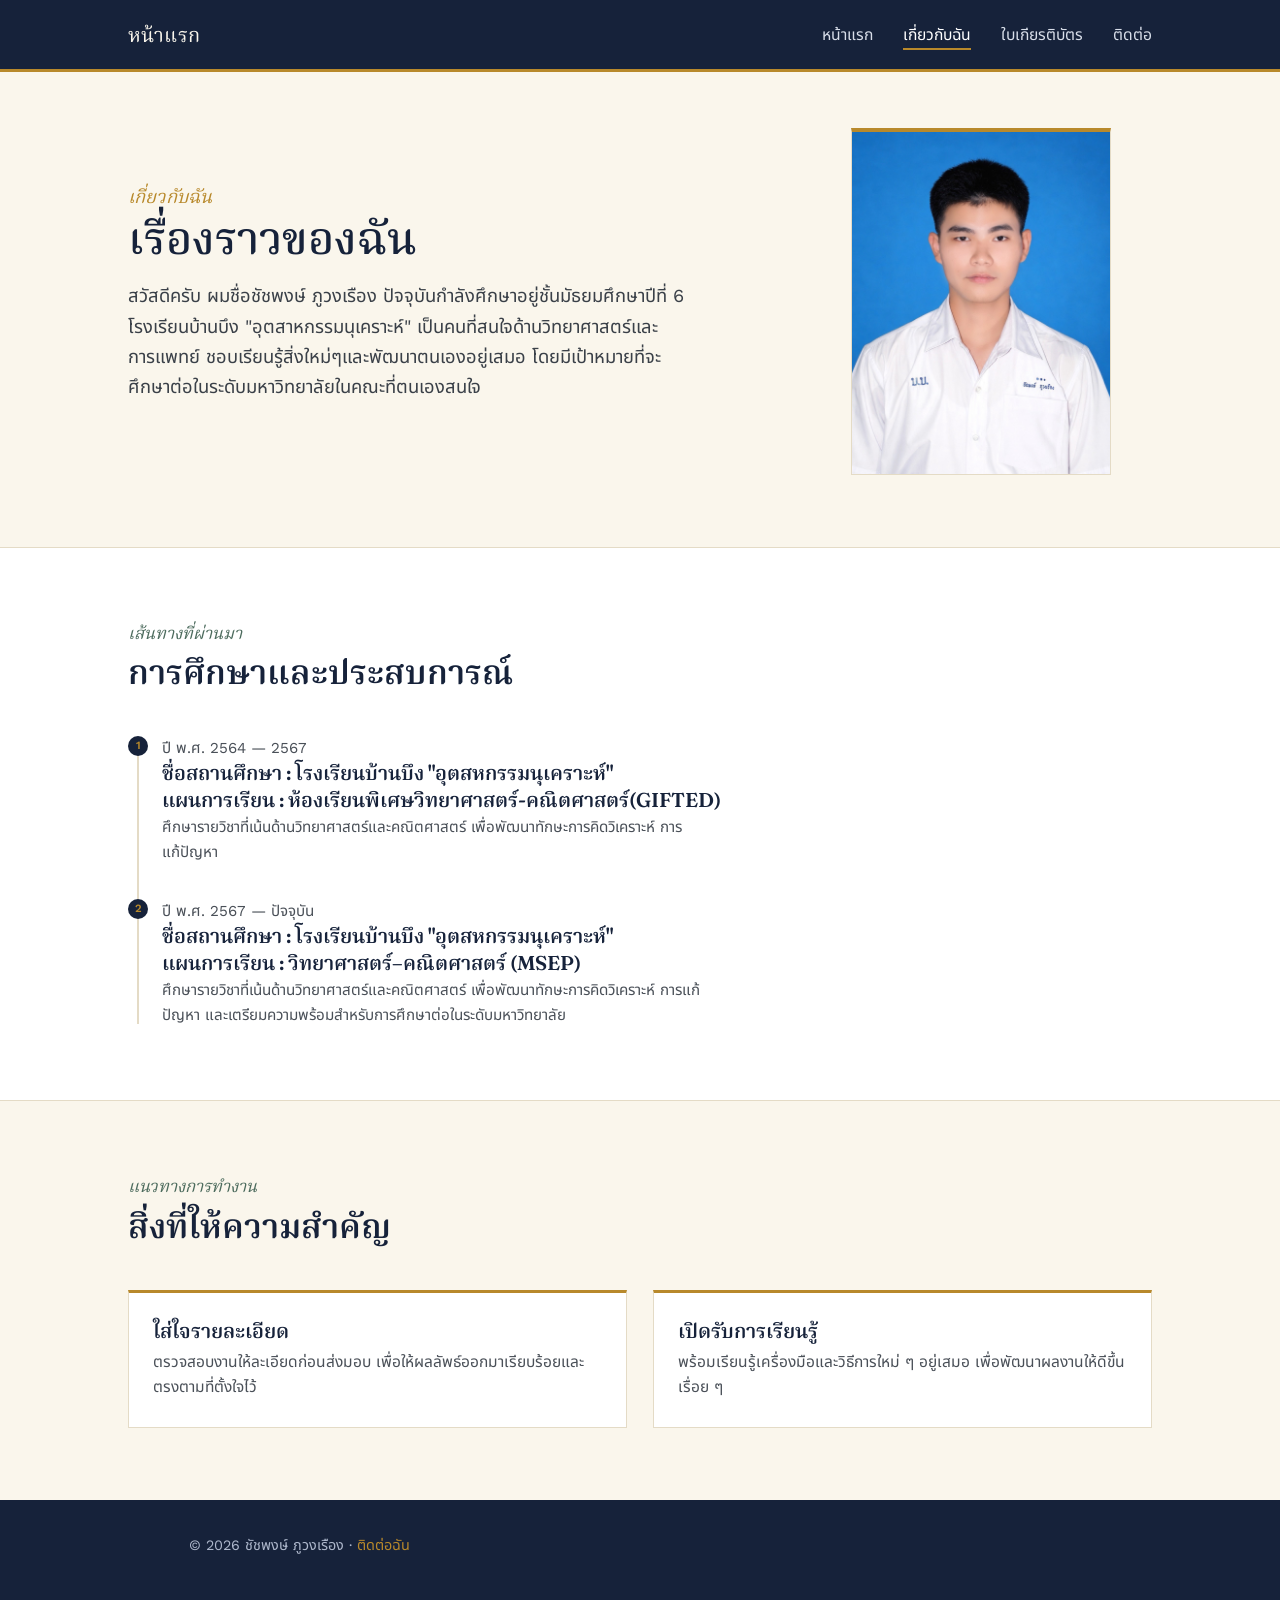
==== about.html @ 1265b53d "Add files via upload" ====
<!DOCTYPE html>
<html lang="th">
<head>
<meta charset="UTF-8">
<meta name="viewport" content="width=device-width, initial-scale=1.0">
<title>เกี่ยวกับฉัน — ชัชพงษ์ ภูวงเรือง</title>
<link rel="preconnect" href="https://fonts.googleapis.com">
<link href="https://fonts.googleapis.com/css2?family=Fraunces:ital,wght@0,500;0,600;1,500&family=Work+Sans:wght@400;500;600&family=Noto+Sans+Thai:wght@400;500;600&family=Noto+Serif+Thai:wght@500;600&display=swap" rel="stylesheet">
<link rel="stylesheet" href="style.css">
</head>
<body>
<a class="skip-link" href="#main">ข้ามไปเนื้อหาหลัก</a>

<header class="site">
  <div class="nav-inner">
    <a class="brand" href="index.html">หน้าแรก</a>
    <button class="nav-toggle" aria-expanded="false" aria-controls="primary-nav" id="navToggle">☰</button>
    <nav class="primary" id="primary-nav">
      <ul>
        <li><a href="index.html">หน้าแรก</a></li>
        <li><a href="about.html" aria-current="page">เกี่ยวกับฉัน</a></li>
        <li><a href="certificates.html">ใบเกียรติบัตร</a></li>
        <li><a href="contact.html">ติดต่อ</a></li>
      </ul>
    </nav>
  </div>
</header>

<main id="main">

  <section style="padding-top:56px;">
    <div class="wrap about-hero">
      <div class="about-hero-text">
        <span class="eyebrow-role">เกี่ยวกับฉัน</span>
        <h1 style="font-size:clamp(2rem,4vw,2.8rem);">เรื่องราวของฉัน</h1>
        <p class="lede">สวัสดีครับ ผมชื่อ​ชัชพงษ์ ภูวงเรือง ปัจจุบัน​กำลัง​ศึกษา​อยู่​ชั้น​มัธยมศึกษา​ปีที่ 6 โรงเรียน​บ้านบึง "อุตสาหกรรมนุเคราะห์" เป็น​คน​ที่​สนใจ​ด้าน​วิทยาศาสตร์​และ​<span style="white-space:nowrap">การแพทย์</span> ชอบ​เรียนรู้​สิ่งใหม่ๆ​และ​พัฒนา​ตนเอง​อยู่เสมอ โดย​มี​เป้าหมาย​ที่​จะ​ศึกษาต่อ​ใน​ระดับมหาวิทยาลัย​ใน​คณะ​ที่​ตนเอง​สนใจ</p>
      </div>
      <div class="profile-frame">
        <img src="assets/certificates/ฉัน.jpg" alt="รูปโปรไฟล์ของชัชพงษ์ ภูวงเรือง" onerror="this.closest('.profile-frame').classList.add('img-missing')">
        <div class="profile-frame-fallback">
          <span></code></span>
        </div>
      </div>
    </div>
  </section>

  <section class="alt" aria-labelledby="timeline-h">
    <div class="wrap">
      <div class="section-head">
        <span class="kicker">เส้นทางที่ผ่านมา</span>
        <h2 id="timeline-h">การศึกษาและประสบการณ์</h2>
      </div>
      <ol class="timeline" style="list-style:none; margin:0; padding-left:34px;">
         <li class="t-item" data-n="1">
          <p class="t-year">ปี พ.ศ. 2564 — 2567</p>
          <h3>ชื่อสถานศึกษา : โรงเรียนบ้านบึง "อุตสหกรรมนุเคราะห์"</h3>
          <h3>แผนการเรียน : ห้องเรียนพิเศษวิทยาศาสตร์-คณิตศาสตร์(GIFTED)</h3>
          <p>ศึกษารายวิชาที่เน้นด้านวิทยาศาสตร์และคณิตศาสตร์ เพื่อพัฒนาทักษะการคิดวิเคราะห์ การแก้ปัญหา 
        </p>
        </li>
        <li class="t-item" data-n="2">
          <p class="t-year">ปี พ.ศ. 2567 — ปัจจุบัน</p>
          <h3>ชื่อสถานศึกษา : โรงเรียนบ้านบึง "อุตสหกรรมนุเคราะห์"</h3>
          <h3>แผนการเรียน : วิทยาศาสตร์–คณิตศาสตร์ (MSEP)</h3>
          <p>ศึกษารายวิชาที่เน้นด้านวิทยาศาสตร์และคณิตศาสตร์ เพื่อพัฒนาทักษะการคิดวิเคราะห์ การแก้ปัญหา 
          และเตรียมความพร้อมสำหรับการศึกษาต่อในระดับมหาวิทยาลัย</p>
        </li>
      </ol>
    </div>
  </section>

  <section aria-labelledby="values-h">
    <div class="wrap">
      <div class="section-head">
        <span class="kicker">แนวทางการทำงาน</span>
        <h2 id="values-h">สิ่งที่ให้ความสำคัญ</h2>
      </div>
      <div class="grid-2">
        <div class="info-card">
          <h3>ใส่ใจรายละเอียด</h3>
          <p>ตรวจสอบงานให้ละเอียดก่อนส่งมอบ เพื่อให้ผลลัพธ์ออกมาเรียบร้อยและตรงตามที่ตั้งใจไว้</p>
        </div>
        <div class="info-card">
          <h3>เปิดรับการเรียนรู้</h3>
          <p>พร้อมเรียนรู้เครื่องมือและวิธีการใหม่ ๆ อยู่เสมอ เพื่อพัฒนาผลงานให้ดีขึ้นเรื่อย ๆ</p>
        </div>
      </div>
    </div>
  </section>

</main>

<footer class="site">
  <p>© 2026 ชัชพงษ์ ภูวงเรือง  · <a href="contact.html">ติดต่อฉัน</a></p>
</footer>

<script src="script.js"></script>
</body>
</html>
---- style.css ----
/* =========================================================
   Portfolio — โทนสี "ใบประกาศนียบัตร"
   navy ink / parchment paper / brass seal accent
   ========================================================= */

:root{
  --ink:        #16223A;
  --ink-2:      #1E3050;
  --parchment:  #FAF6EC;
  --paper-line: #E4DBC6;
  --charcoal:   #22262B;
  --brass:      #B8892B;
  --brass-dark: #8F6A1E;
  --sage:       #4C6B5D;
  --white:      #FFFFFF;

  --font-display: "Fraunces", "Noto Serif Thai", serif;
  --font-body:    "Work Sans", "Noto Sans Thai", sans-serif;

  --max-w: 1080px;
  --radius: 6px;
}

*{ box-sizing: border-box; }

html{ scroll-behavior: smooth; }

body{
  margin: 0;
  background: var(--parchment);
  color: var(--charcoal);
  font-family: var(--font-body);
  font-size: 17px;
  line-height: 1.65;
  -webkit-font-smoothing: antialiased;
}

img{ max-width: 100%; display: block; }

a{ color: inherit; }

.wrap{
  max-width: var(--max-w);
  margin: 0 auto;
  padding: 0 28px;
}

h1, h2, h3{
  font-family: var(--font-display);
  font-weight: 600;
  line-height: 1.15;
  margin: 0 0 0.4em;
  color: var(--ink);
}

h1{ font-size: clamp(2.4rem, 5vw, 3.6rem); font-weight: 500; text-wrap: balance; }
h2{ font-size: clamp(1.6rem, 3vw, 2.1rem); text-wrap: balance; }
h3{ font-size: 1.25rem; text-wrap: balance; overflow-wrap: break-word; }

p{ margin: 0 0 1em; max-width: 62ch; text-wrap: pretty; }

.lede{ font-size: 1.15rem; color: #3A4048; max-width: 52ch; text-wrap: pretty; }

/* ---------- Skip link (a11y) ---------- */
.skip-link{
  position:absolute; left:-999px; top:auto;
  background: var(--ink); color:#fff; padding:10px 16px; border-radius: 4px;
  z-index: 100;
}
.skip-link:focus{ left: 16px; top: 16px; }

/* ---------- Header / Nav ---------- */
header.site{
  background: var(--ink);
  color: var(--parchment);
  border-bottom: 3px solid var(--brass);
}

.nav-inner{
  max-width: var(--max-w);
  margin: 0 auto;
  padding: 18px 28px;
  display: flex;
  align-items: center;
  justify-content: space-between;
}

.brand{
  font-family: var(--font-display);
  font-size: 1.25rem;
  letter-spacing: 0.02em;
  color: var(--parchment);
  text-decoration: none;
}
.brand em{ font-style: normal; color: var(--brass); }

nav.primary ul{
  list-style: none;
  display: flex;
  gap: 30px;
  margin: 0;
  padding: 0;
}

nav.primary a{
  text-decoration: none;
  color: #D8DEE9;
  position: relative;
  padding-bottom: 4px;
  font-size: 0.98rem;
}

nav.primary a::after{
  content: "";
  position: absolute;
  left: 0; right: 100%;
  bottom: -2px;
  height: 2px;
  background: var(--brass);
  transition: right 0.25s ease;
}
nav.primary a:hover::after,
nav.primary a[aria-current="page"]::after{ right: 0; }

nav.primary a[aria-current="page"]{ color: var(--white); }

.nav-toggle{
  display:none;
  background: none;
  border: 1px solid #445;
  color: var(--parchment);
  border-radius: 4px;
  padding: 6px 10px;
  font-size: 1.2rem;
}

@media (max-width: 720px){
  .nav-toggle{ display:block; }
  nav.primary{
    display: none;
    width: 100%;
  }
  nav.primary.open{ display:block; }
  .nav-inner{ flex-wrap: wrap; }
  nav.primary ul{
    flex-direction: column;
    gap: 4px;
    padding: 16px 0 6px;
    border-top: 1px solid #2A3B5C;
    margin-top: 12px;
  }
}

/* ---------- Hero ---------- */
.hero{
  background: var(--ink);
  color: var(--parchment);
  position: relative;
  overflow: hidden;
}

.hero-inner{
  max-width: var(--max-w);
  margin: 0 auto;
  padding: 84px 28px 96px;
  display: grid;
  grid-template-columns: 1.15fr 0.85fr;
  gap: 40px;
  align-items: center;
}

@media (max-width: 860px){
  .hero-inner{ grid-template-columns: 1fr; padding: 56px 24px 64px; }
}

.eyebrow-role{
  color: var(--brass);
  font-family: var(--font-display);
  font-style: italic;
  font-size: 1.15rem;
  margin-bottom: 10px;
}

.hero p.lede{ color: #C9D1E0; }

.cta-row{ display:flex; gap: 14px; margin-top: 28px; flex-wrap: wrap; }

.btn{
  display: inline-block;
  padding: 12px 22px;
  border-radius: var(--radius);
  text-decoration: none;
  font-size: 0.98rem;
  border: 1px solid transparent;
}
.btn-primary{ background: var(--brass); color: var(--ink); font-weight: 600; }
.btn-primary:hover{ background: #C99A3E; }
.btn-ghost{ border-color: #4B5C7C; color: var(--parchment); }
.btn-ghost:hover{ border-color: var(--brass); color: var(--brass); }

/* seal / certificate stack illustration */
.seal-art{ position: relative; width: 100%; max-width: 320px; margin: 0 auto; }

/* ---------- Sections ---------- */
section{ padding: 72px 0; }
section.alt{ background: var(--white); border-top: 1px solid var(--paper-line); border-bottom: 1px solid var(--paper-line); }

.section-head{ max-width: 620px; margin-bottom: 44px; }
.section-head .kicker{
  color: var(--sage);
  font-family: var(--font-display);
  font-style: italic;
  font-size: 1.05rem;
  margin-bottom: 6px;
  display:block;
}

/* ---------- Grid helpers ---------- */
.grid-3{ display: grid; grid-template-columns: repeat(3, 1fr); gap: 26px; }
.grid-2{ display: grid; grid-template-columns: repeat(2, 1fr); gap: 26px; }
@media (max-width: 780px){
  .grid-3, .grid-2{ grid-template-columns: 1fr; }
}

/* ---------- Skill / info cards (quiet, bordered — not soft-shadow SaaS cards) ---------- */
.info-card{
  border: 1px solid var(--paper-line);
  border-top: 3px solid var(--brass);
  padding: 26px 24px;
  background: var(--white);
}
.info-card h3{ margin-bottom: 8px; }
.info-card p{ margin: 0; color: #4A5058; font-size: 0.97rem; }

/* ---------- Certificate cards ---------- */
.cert-card{
  background: var(--white);
  border: 1px solid var(--paper-line);
  padding: 0;
  position: relative;
  display: flex;
  flex-direction: column;
}
.cert-ribbon{
  height: 8px;
  background: linear-gradient(90deg, var(--brass), var(--sage));
}
.cert-body{ padding: 22px 24px 24px; flex: 1; display:flex; flex-direction:column; }
.cert-issuer{
  font-size: 0.85rem;
  text-transform: none;
  color: var(--sage);
  margin-bottom: 6px;
}
.cert-card h3{ margin-bottom: 6px; }
.cert-date{ color: #6B7280; font-size: 0.88rem; margin-bottom: 14px; }
.cert-card p{ font-size: 0.95rem; color: #4A5058; }
.cert-link{
  margin-top: auto;
  padding-top: 14px;
  font-size: 0.92rem;
  text-decoration: none;
  color: var(--brass-dark);
  border-top: 1px dashed var(--paper-line);
  display: inline-block;
}
.cert-link:hover{ color: var(--ink); }

.cert-filters{
  display:flex; gap: 10px; flex-wrap: wrap; margin-bottom: 32px;
}
.cert-filters button{
  font-family: var(--font-body);
  background: transparent;
  border: 1px solid var(--paper-line);
  padding: 8px 16px;
  border-radius: 999px;
  cursor: pointer;
  font-size: 0.9rem;
  color: var(--charcoal);
}
.cert-filters button.active,
.cert-filters button:hover{
  border-color: var(--brass);
  color: var(--brass-dark);
}

/* ---------- About page hero (intro text + profile photo) ---------- */
.about-hero{
  display: grid;
  grid-template-columns: 1.3fr 0.7fr;
  gap: 44px;
  align-items: center;
}
@media (max-width: 780px){
  .about-hero{ grid-template-columns: 1fr; }
}

.profile-frame{
  width: 100%;
  max-width: 260px;
  aspect-ratio: 3 / 4;
  margin: 0 auto;
  overflow: hidden;
  border: 1px solid var(--paper-line);
  border-top: 4px solid var(--brass);
  background: var(--white);
}
.profile-frame img{
  width: 100%;
  height: 100%;
  object-fit: cover;
  object-position: top center;
}
.profile-frame.img-missing img{ display:none; }
.profile-frame-fallback{
  display: none;
  align-items: center;
  justify-content: center;
  text-align: center;
  height: 100%;
  padding: 20px;
  font-size: 0.85rem;
  color: #6B7280;
}
.profile-frame.img-missing .profile-frame-fallback{ display:flex; }

/* ---------- Timeline (About page — real sequence, numbering justified) ---------- */
.timeline{ position: relative; padding-left: 34px; max-width: 720px; }
.timeline::before{
  content:""; position:absolute; left: 9px; top: 4px; bottom: 4px; width: 2px; background: var(--paper-line);
}
.t-item{ position: relative; padding-bottom: 34px; }
.t-item:last-child{ padding-bottom: 0; }
.t-item::before{
  content: attr(data-n);
  position: absolute; left: -34px; top: 0;
  width: 20px; height: 20px;
  background: var(--ink);
  color: var(--brass);
  border-radius: 50%;
  font-size: 0.7rem;
  display:flex; align-items:center; justify-content:center;
  font-family: var(--font-body); font-weight: 600;
}
.t-year{ color: var(--sage); font-size: 0.88rem; margin-bottom: 4px; }
.t-item h3{ margin-bottom: 4px; }
.t-item p{ margin: 0; color: #4A5058; font-size: 0.95rem; }

/* ---------- Contact ---------- */
.contact-grid{ display:grid; grid-template-columns: 1fr 1fr; gap: 48px; }
@media (max-width: 780px){ .contact-grid{ grid-template-columns: 1fr; } }

form.contact-form{ display:flex; flex-direction: column; gap: 16px; max-width: 480px; }
.field label{ display:block; margin-bottom: 6px; font-size: 0.92rem; color: var(--ink); }
.field input, .field textarea{
  width: 100%;
  padding: 12px 14px;
  border: 1px solid var(--paper-line);
  background: var(--white);
  font-family: var(--font-body);
  font-size: 0.98rem;
  border-radius: 4px;
}
.field input:focus, .field textarea:focus, a:focus-visible, button:focus-visible{
  outline: 2px solid var(--brass);
  outline-offset: 2px;
}
textarea{ min-height: 130px; resize: vertical; }

.social-list{ list-style: none; padding:0; margin: 0; display:flex; flex-direction: column; gap: 14px; }
.social-list a{ text-decoration:none; display:flex; gap:10px; align-items:center; }
.social-list a:hover{ color: var(--brass-dark); }

.form-note{ font-size: 0.85rem; color: #6B7280; margin-top: -6px; }

/* ---------- Footer ---------- */
footer.site{
  background: var(--ink);
  color: #AEB8CC;
  text-align: center;
  padding: 34px 20px;
  font-size: 0.9rem;
}
footer.site a{ color: var(--brass); text-decoration: none; }

/* ---------- Reduced motion ---------- */
@media (prefers-reduced-motion: reduce){
  html{ scroll-behavior: auto; }
  *{ transition: none !important; }
}
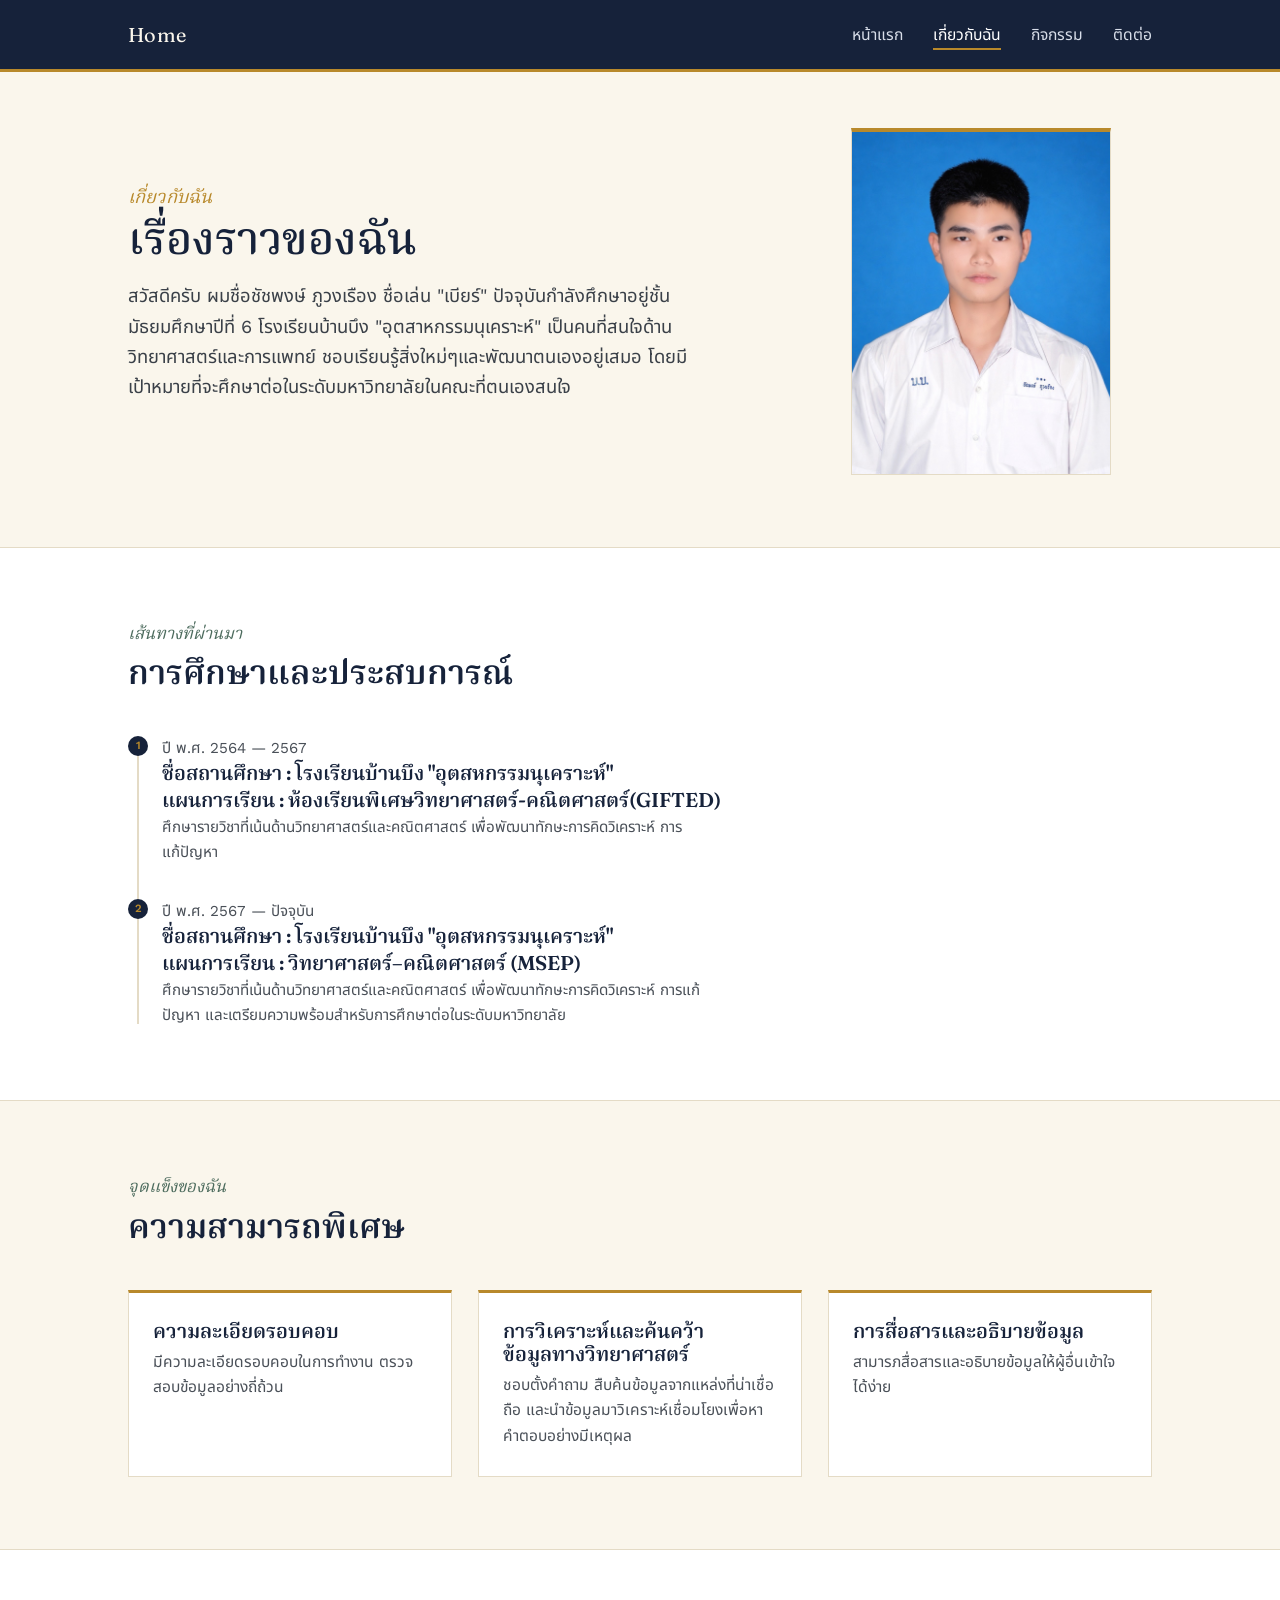
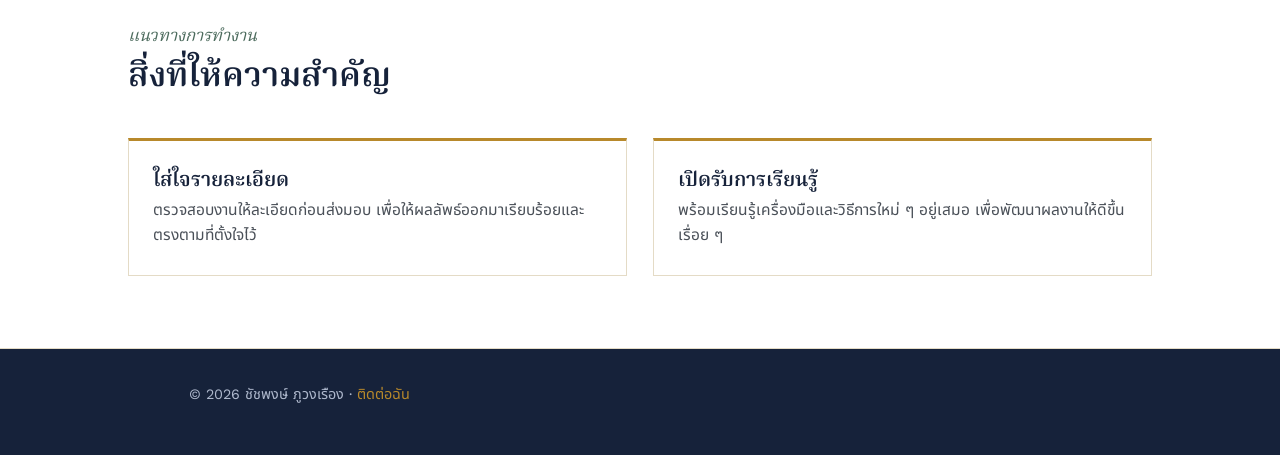
==== commit 9d50f680: "Add files via upload" ====
--- a/about.html
+++ b/about.html
@@ -13,13 +13,13 @@
 
 <header class="site">
   <div class="nav-inner">
-    <a class="brand" href="index.html">หน้าแรก</a>
+    <a class="brand" href="index.html">Home</a>
     <button class="nav-toggle" aria-expanded="false" aria-controls="primary-nav" id="navToggle">☰</button>
     <nav class="primary" id="primary-nav">
       <ul>
         <li><a href="index.html">หน้าแรก</a></li>
         <li><a href="about.html" aria-current="page">เกี่ยวกับฉัน</a></li>
-        <li><a href="certificates.html">ใบเกียรติบัตร</a></li>
+        <li><a href="certificates.html">กิจกรรม</a></li>
         <li><a href="contact.html">ติดต่อ</a></li>
       </ul>
     </nav>
@@ -33,7 +33,7 @@
       <div class="about-hero-text">
         <span class="eyebrow-role">เกี่ยวกับฉัน</span>
         <h1 style="font-size:clamp(2rem,4vw,2.8rem);">เรื่องราวของฉัน</h1>
-        <p class="lede">สวัสดีครับ ผมชื่อ​ชัชพงษ์ ภูวงเรือง ปัจจุบัน​กำลัง​ศึกษา​อยู่​ชั้น​มัธยมศึกษา​ปีที่ 6 โรงเรียน​บ้านบึง "อุตสาหกรรมนุเคราะห์" เป็น​คน​ที่​สนใจ​ด้าน​วิทยาศาสตร์​และ​<span style="white-space:nowrap">การแพทย์</span> ชอบ​เรียนรู้​สิ่งใหม่ๆ​และ​พัฒนา​ตนเอง​อยู่เสมอ โดย​มี​เป้าหมาย​ที่​จะ​ศึกษาต่อ​ใน​ระดับมหาวิทยาลัย​ใน​คณะ​ที่​ตนเอง​สนใจ</p>
+        <p class="lede">สวัสดีครับ ผมชื่อ​ชัชพงษ์ ภูวงเรือง ชื่อเล่น "เบียร์" ปัจจุบัน​กำลัง​ศึกษา​อยู่​ชั้น​มัธยมศึกษา​ปีที่ 6 โรงเรียน​บ้านบึง "อุตสาหกรรมนุเคราะห์" เป็น​คน​ที่​สนใจ​ด้าน​วิทยาศาสตร์​และ​<span style="white-space:nowrap">การแพทย์</span> ชอบ​เรียนรู้​สิ่งใหม่ๆ​และ​พัฒนา​ตนเอง​อยู่เสมอ โดย​มี​<span style="white-space:nowrap">เป้าหมาย</span>​ที่​จะ​ศึกษาต่อ​ใน​ระดับมหาวิทยาลัย​ใน​คณะ​ที่​ตนเอง​สนใจ</p>
       </div>
       <div class="profile-frame">
         <img src="assets/certificates/ฉัน.jpg" alt="รูปโปรไฟล์ของชัชพงษ์ ภูวงเรือง" onerror="this.closest('.profile-frame').classList.add('img-missing')">
@@ -69,7 +69,30 @@
     </div>
   </section>
 
-  <section aria-labelledby="values-h">
+  <section aria-labelledby="skills-h">
+    <div class="wrap">
+      <div class="section-head">
+        <span class="kicker">จุดแข็งของฉัน</span>
+        <h2 id="skills-h">ความสามารถพิเศษ</h2>
+      </div>
+      <div class="grid-3">
+        <div class="info-card">
+          <h3>ความละเอียดรอบคอบ</h3>
+          <p>มีความละเอียดรอบคอบในการทำงาน ตรวจสอบข้อมูลอย่างถี่ถ้วน</p>
+        </div>
+        <div class="info-card">
+          <h3>การวิเคราะห์และค้นคว้าข้อมูลทางวิทยาศาสตร์</h3>
+          <p>ชอบตั้งคำถาม สืบค้นข้อมูลจากแหล่งที่น่าเชื่อถือ และนำข้อมูลมาวิเคราะห์เชื่อมโยงเพื่อหาคำตอบอย่างมีเหตุผล</p>
+        </div>
+        <div class="info-card">
+          <h3>การสื่อสารและอธิบายข้อมูล</h3>
+          <p>สามารภสื่อสารและอธิบายข้อมูลให้ผู้อื่นเข้าใจได้ง่าย</p>
+        </div>
+      </div>
+    </div>
+  </section>
+
+  <section class="alt" aria-labelledby="values-h">
     <div class="wrap">
       <div class="section-head">
         <span class="kicker">แนวทางการทำงาน</span>
--- a/style.css
+++ b/style.css
@@ -241,6 +241,41 @@
   display: flex;
   flex-direction: column;
 }
+.cert-thumb{
+  width: 100%;
+  aspect-ratio: 4 / 3;
+  overflow: hidden;
+  background: var(--paper-line);
+  position: relative;
+}
+.cert-thumb img{
+  width: 100%;
+  height: 100%;
+  object-fit: cover;
+}
+.cert-thumb-fallback{
+  display: none;
+  align-items: center;
+  justify-content: center;
+  text-align: center;
+  height: 100%;
+  padding: 16px;
+  font-size: 0.85rem;
+  color: #6B7280;
+}
+.cert-thumb.img-missing img{ display:none; }
+.cert-thumb.img-missing .cert-thumb-fallback{ display:flex; }
+
+/* Two photos sharing one thumbnail (e.g. a single event, two shots) */
+.cert-thumb-dual{
+  display: flex;
+  gap: 2px;
+}
+.cert-thumb-dual img{
+  width: 50%;
+  flex: 1;
+}
+
 .cert-ribbon{
   height: 8px;
   background: linear-gradient(90deg, var(--brass), var(--sage));
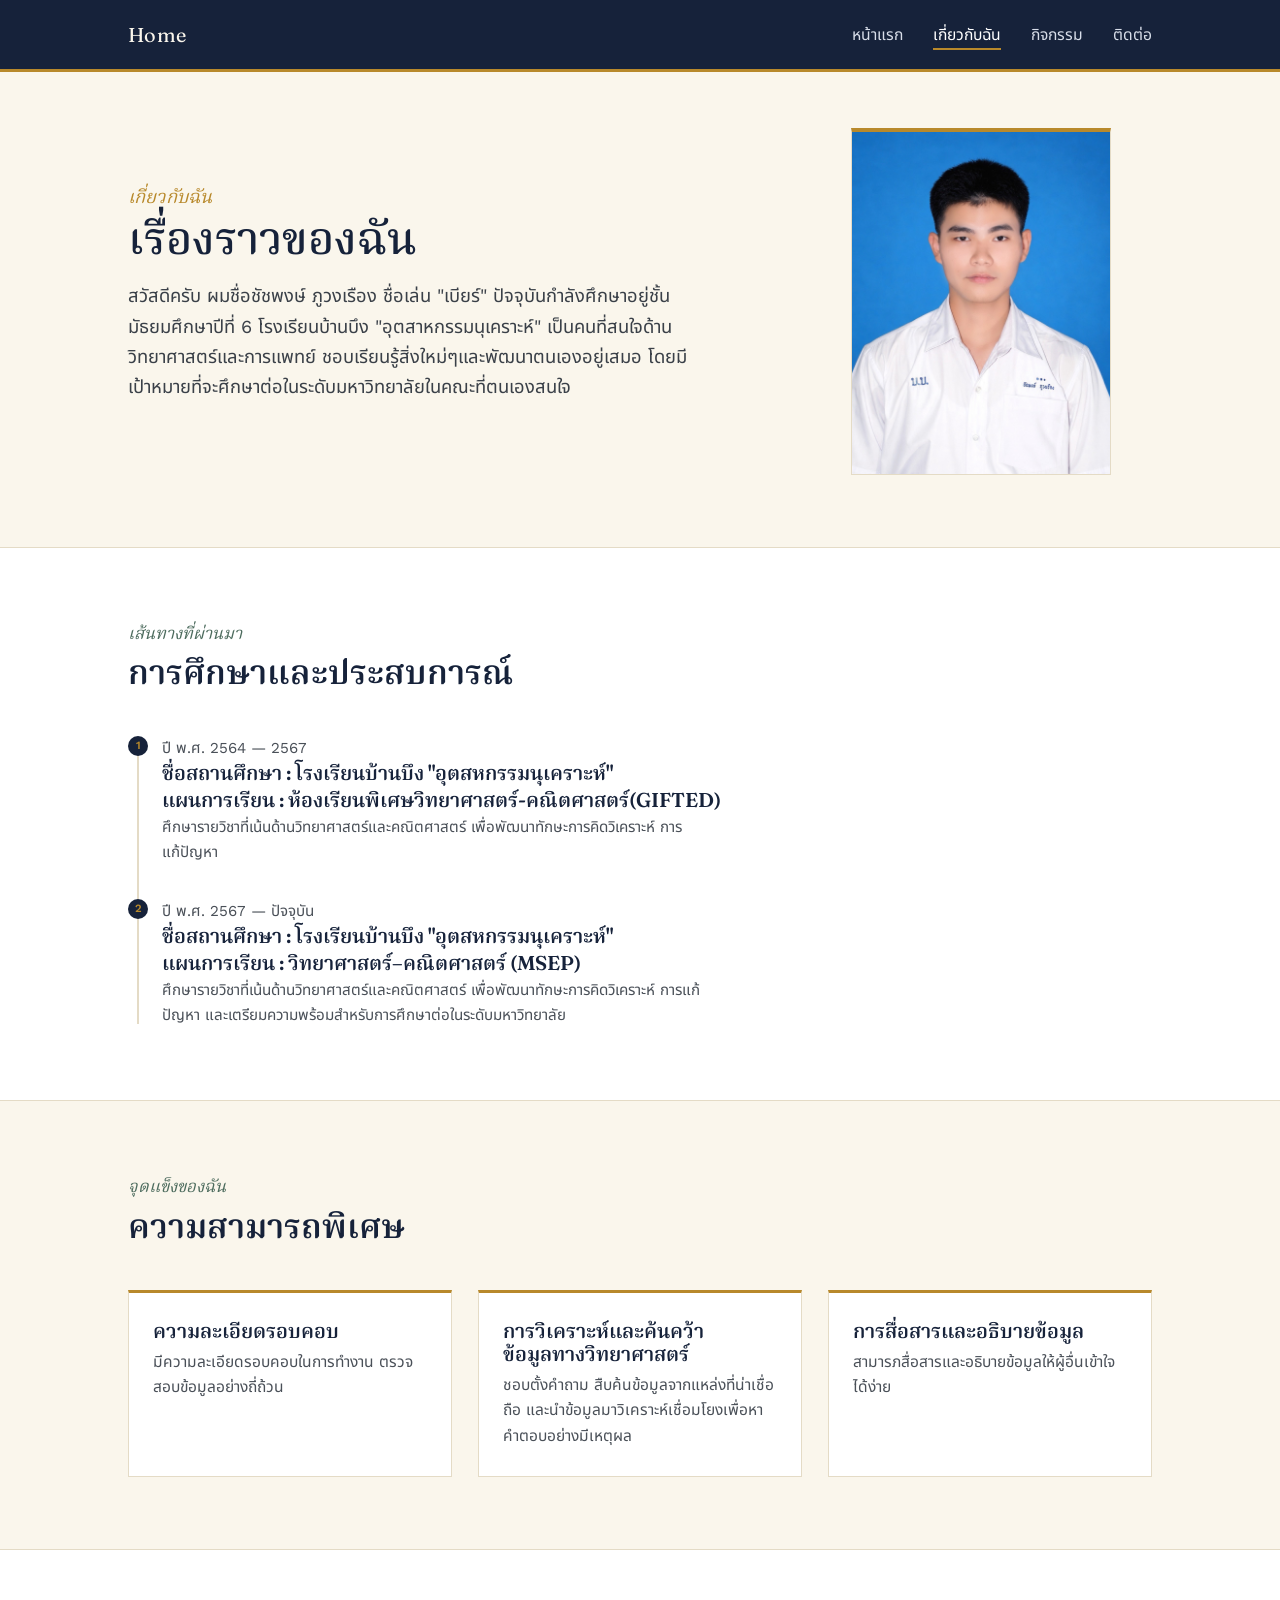
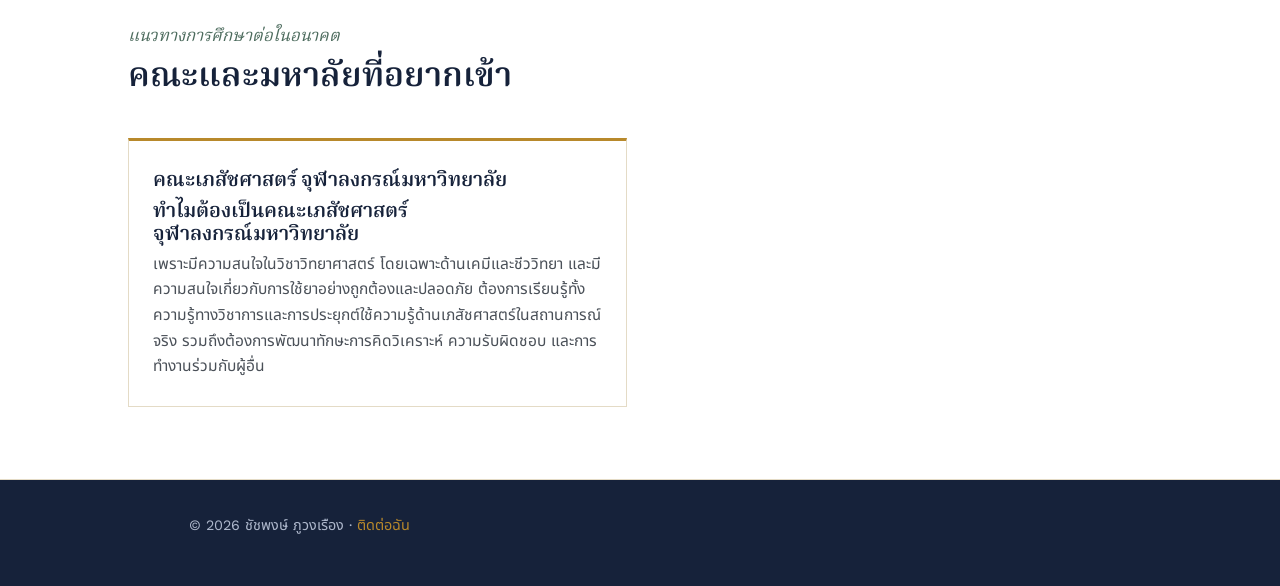
==== commit 86caf407: "Update about.html" ====
--- a/about.html
+++ b/about.html
@@ -95,17 +95,14 @@
   <section class="alt" aria-labelledby="values-h">
     <div class="wrap">
       <div class="section-head">
-        <span class="kicker">แนวทางการทำงาน</span>
-        <h2 id="values-h">สิ่งที่ให้ความสำคัญ</h2>
+        <span class="kicker">แนวทางการศึกษาต่อในอนาคต</span>
+        <h2 id="values-h">คณะและมหาลัยที่อยากเข้า</h2>
       </div>
       <div class="grid-2">
         <div class="info-card">
-          <h3>ใส่ใจรายละเอียด</h3>
-          <p>ตรวจสอบงานให้ละเอียดก่อนส่งมอบ เพื่อให้ผลลัพธ์ออกมาเรียบร้อยและตรงตามที่ตั้งใจไว้</p>
-        </div>
-        <div class="info-card">
-          <h3>เปิดรับการเรียนรู้</h3>
-          <p>พร้อมเรียนรู้เครื่องมือและวิธีการใหม่ ๆ อยู่เสมอ เพื่อพัฒนาผลงานให้ดีขึ้นเรื่อย ๆ</p>
+          <h3>คณะเภสัชศาสตร์ จุฬาลงกรณ์มหาวิทยาลัย</h3>
+          <h3>ทำไมต้องเป็นคณะเภสัชศาสตร์ จุฬาลงกรณ์มหาวิทยาลัย </h3>
+          <p>เพราะมีความสนใจในวิชาวิทยาศาสตร์ โดยเฉพาะด้านเคมีและชีววิทยา และมีความสนใจเกี่ยวกับการใช้ยาอย่างถูกต้องและปลอดภัย ต้องการเรียนรู้ทั้งความรู้ทางวิชาการและการประยุกต์ใช้ความรู้ด้านเภสัชศาสตร์ในสถานการณ์จริง รวมถึงต้องการพัฒนาทักษะการคิดวิเคราะห์ ความรับผิดชอบ และการทำงานร่วมกับผู้อื่น</p>
         </div>
       </div>
     </div>
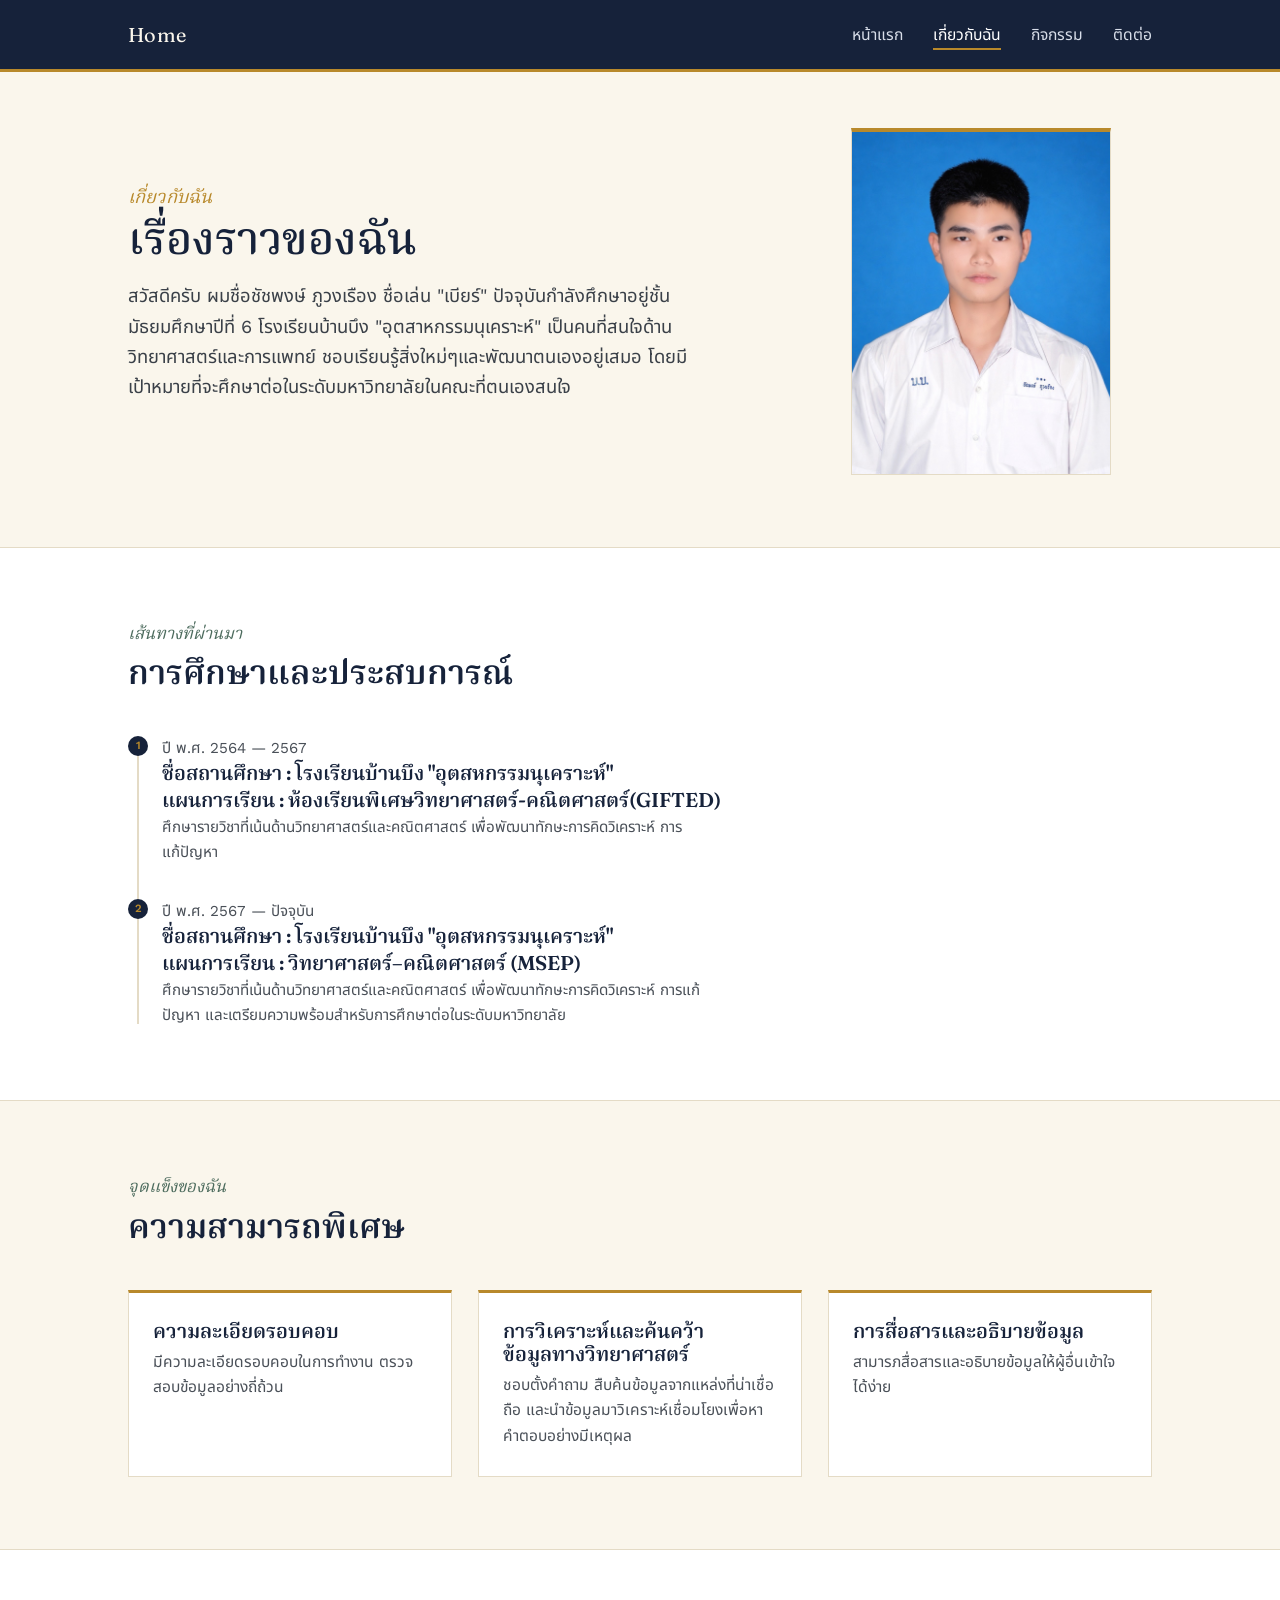
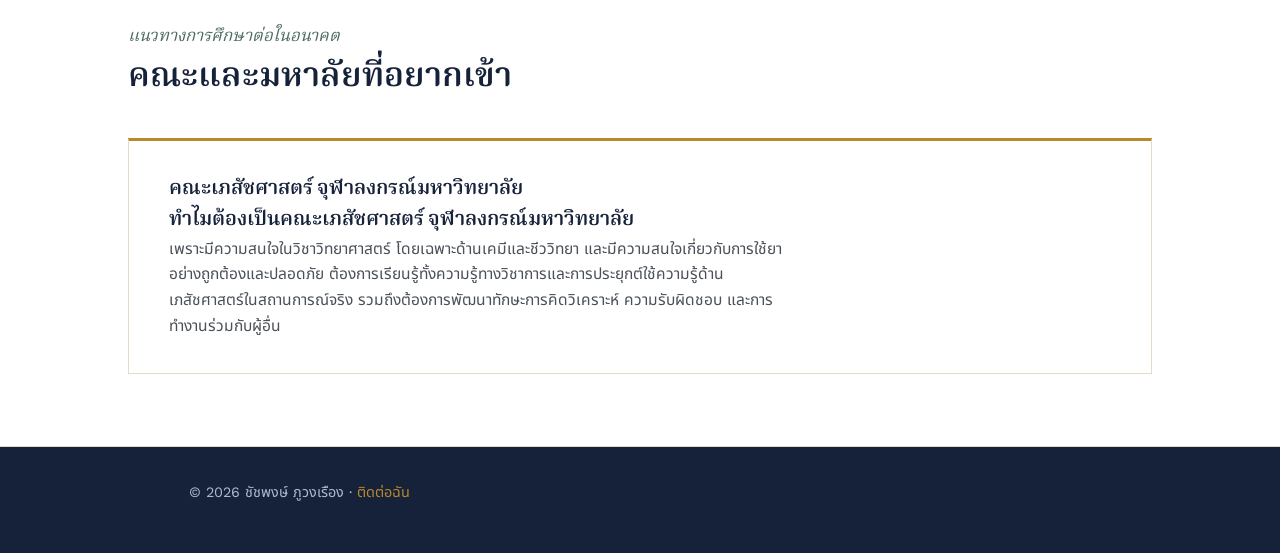
==== commit 2415a832: "Add files via upload" ====
--- a/about.html
+++ b/about.html
@@ -98,11 +98,11 @@
         <span class="kicker">แนวทางการศึกษาต่อในอนาคต</span>
         <h2 id="values-h">คณะและมหาลัยที่อยากเข้า</h2>
       </div>
-      <div class="grid-2">
+      <div class="grid-2 single-card">
         <div class="info-card">
           <h3>คณะเภสัชศาสตร์ จุฬาลงกรณ์มหาวิทยาลัย</h3>
           <h3>ทำไมต้องเป็นคณะเภสัชศาสตร์ จุฬาลงกรณ์มหาวิทยาลัย </h3>
-          <p>เพราะมีความสนใจในวิชาวิทยาศาสตร์ โดยเฉพาะด้านเคมีและชีววิทยา และมีความสนใจเกี่ยวกับการใช้ยาอย่างถูกต้องและปลอดภัย ต้องการเรียนรู้ทั้งความรู้ทางวิชาการและการประยุกต์ใช้ความรู้ด้านเภสัชศาสตร์ในสถานการณ์จริง รวมถึงต้องการพัฒนาทักษะการคิดวิเคราะห์ ความรับผิดชอบ และการทำงานร่วมกับผู้อื่น</p>
+          <p>เพราะมีความสนใจในวิชาวิทยาศาสตร์ โดยเฉพาะด้านเคมีและชีววิทยา และมีความสนใจเกี่ยวกับการ​<span style="white-space:nowrap">ใช้ยา</span>อย่างถูกต้องและปลอดภัย ต้องการเรียนรู้ทั้งความรู้ทางวิชาการและการประยุกต์ใช้ความรู้ด้านเภสัชศาสตร์ในสถานการณ์จริง รวมถึงต้องการพัฒนาทักษะการคิดวิเคราะห์ ความรับผิดชอบ และการทำงานร่วมกับผู้อื่น</p>
         </div>
       </div>
     </div>
--- a/style.css
+++ b/style.css
@@ -218,6 +218,8 @@
 /* ---------- Grid helpers ---------- */
 .grid-3{ display: grid; grid-template-columns: repeat(3, 1fr); gap: 26px; }
 .grid-2{ display: grid; grid-template-columns: repeat(2, 1fr); gap: 26px; }
+.grid-2.single-card{ grid-template-columns: 1fr; }
+.grid-2.single-card .info-card{ padding: 34px 40px; }
 @media (max-width: 780px){
   .grid-3, .grid-2{ grid-template-columns: 1fr; }
 }
